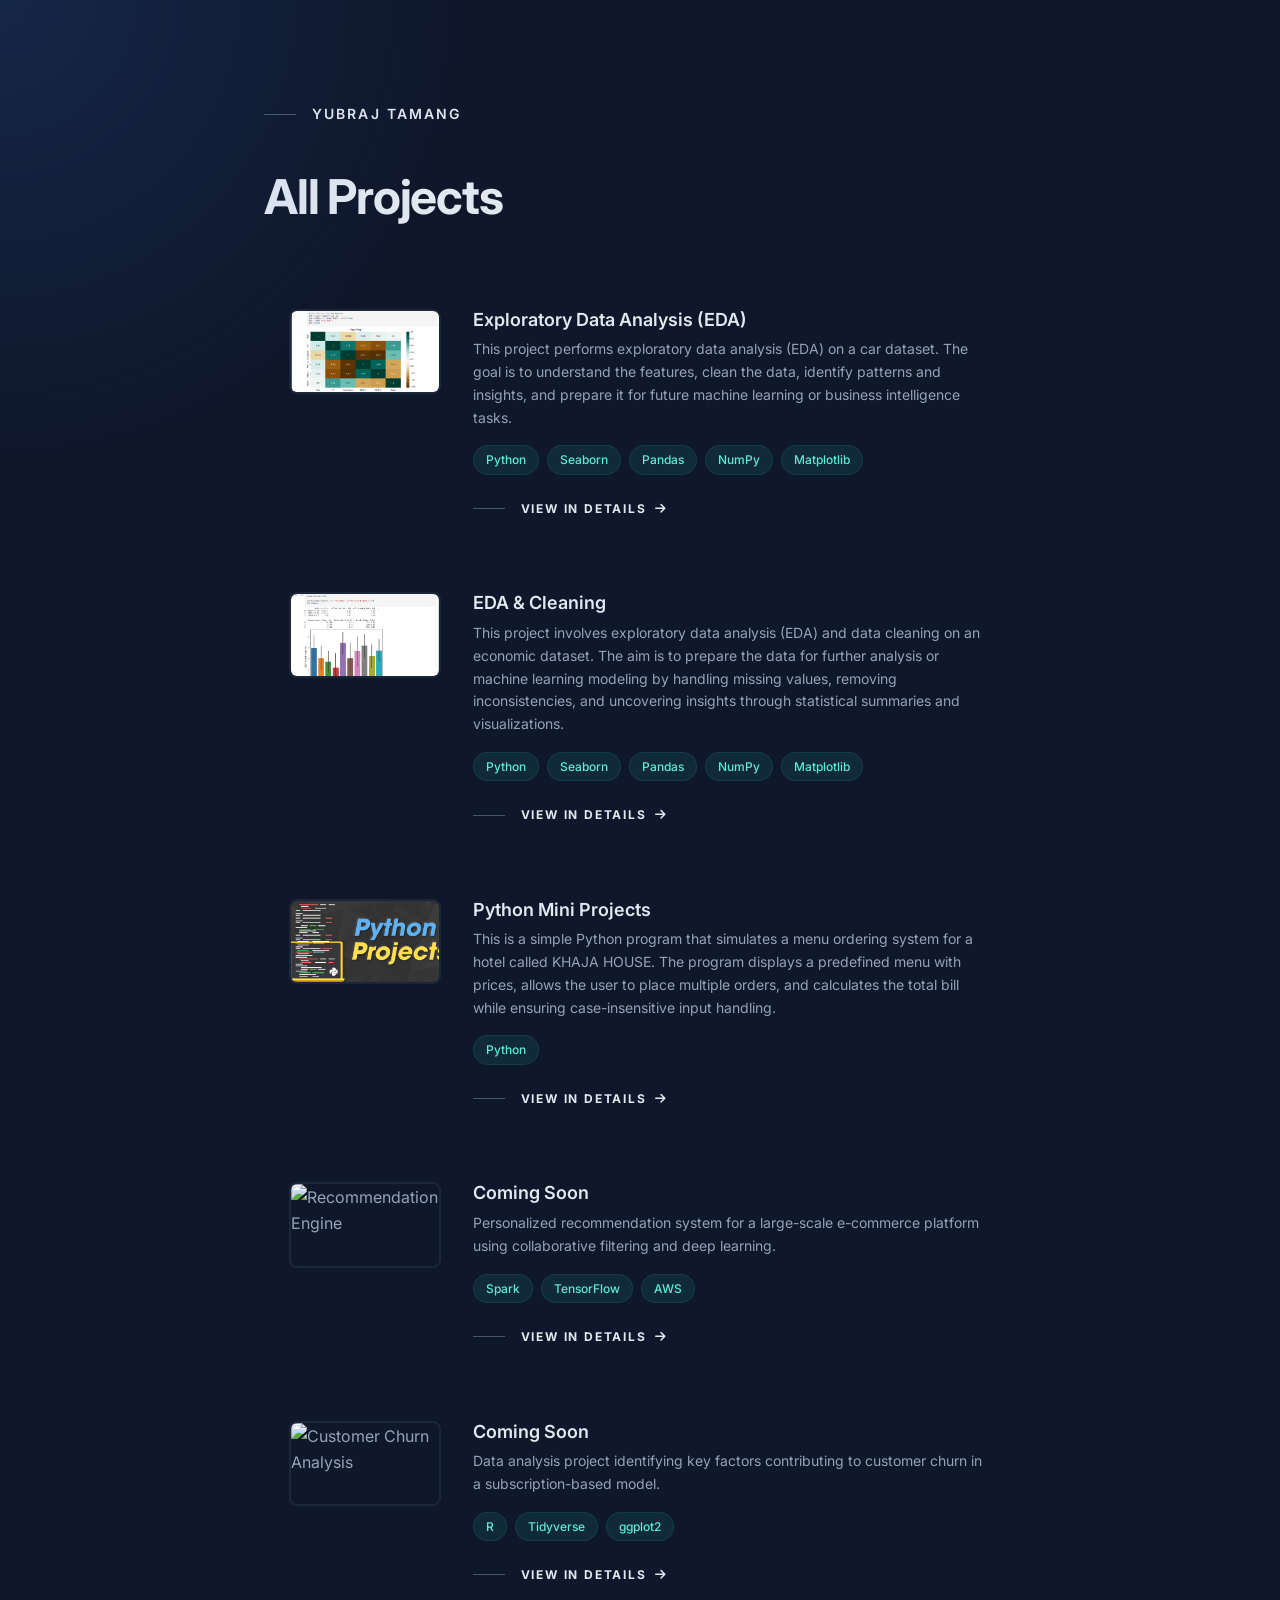
==== assets/projects/projects.html @ f343b9d6 "first push" ====
<!DOCTYPE html>
<html lang="en">

<head>
    <meta charset="UTF-8">
    <meta name="viewport" content="width=device-width, initial-scale=1.0">
    <title>Projects Archive</title>
    <meta name="description"
        content="A comprehensive showcase of data science, machine learning, and analytical projects completed by Yubraj Tamang.">
    <meta name="keywords"
        content="Data Science Projects, Machine Learning, Portfolio, Yubraj Tamang, Data Analysis, Prediction Models">

    <!-- Open Graph / Facebook -->
    <meta property="og:type" content="website">
    <meta property="og:url" content="https://tamangyubraj.com.np/assets/projects/projects.html">
    <meta property="og:title" content="Projects Archive Yubraj Tamang">
    <meta property="og:description"
        content="Discover the full project history and technical expertise of Yubraj Tamang in data science and beyond.">
    <meta property="og:image" content="https://tamangyubraj.com.np/assets/images/og-projects.jpg">

    <!-- Twitter -->
    <meta property="twitter:card" content="summary_large_image">
    <meta property="twitter:url" content="https://tamangyubraj.com.np/assets/projects/projects.html">
    <meta property="twitter:title" content="Projects Archive Yubraj Tamang">
    <meta property="twitter:description"
        content="Discover the full project history and technical expertise of Yubraj Tamang in data science and beyond.">
    <meta property="twitter:image" content="https://tamangyubraj.com.np/assets/images/og-projects.jpg">

    <!-- Canonical Link -->
    <link rel="canonical" href="https://tamangyubraj.com.np/assets/projects/projects.html">

    <link rel="preconnect" href="https://fonts.googleapis.com">
    <link rel="preconnect" href="https://fonts.gstatic.com" crossorigin>
    <link href="https://fonts.googleapis.com/css2?family=Inter:wght@400;500;600;700&display=swap" rel="stylesheet">
    <link rel="stylesheet" href="https://cdnjs.cloudflare.com/ajax/libs/font-awesome/6.5.1/css/all.min.css">
    <link rel="stylesheet" href="../css/style.css">
    <style>
        .archive-container {
            max-width: 800px;
            margin: 0 auto;
            padding: 6rem 1.5rem;
        }

        .back-link {
            display: inline-flex;
            align-items: center;
            color: var(--slate-200);
            text-decoration: none;
            font-weight: 600;
            font-size: 0.875rem;
            text-transform: uppercase;
            letter-spacing: 0.15em;
            margin-bottom: 2rem;
            transition: all 0.3s ease;
        }

        .back-link .nav-indicator {
            width: 2rem;
            height: 1px;
            background-color: var(--slate-600);
            margin-right: 1rem;
            transition: all 0.3s ease;
        }

        .back-link:hover .nav-indicator {
            width: 4rem;
            background-color: var(--slate-200);
        }

        h1.archive-title {
            font-size: 3rem;
            font-weight: 700;
            color: var(--slate-200);
            margin-bottom: 3rem;
            letter-spacing: -0.025em;
        }

        /* Adjusting cards for the focused archive view */
        .card-list {
            display: flex;
            flex-direction: column;
            gap: 1rem;
        }

        .card {
            background-color: transparent;
        }

        .card:hover {
            background-color: rgba(30, 41, 59, 0.4);
        }

        @media (max-width: 768px) {
            .archive-title {
                font-size: 2rem;
            }
        }
    </style>
</head>

<body class="bg-slate-900 leading-relaxed text-slate-400 antialiased selection:bg-teal-300 selection:text-teal-900">
    <!-- Interactive Background Spotlight -->
    <div id="spotlight"></div>

    <div class="archive-container">
        <!-- Back to Home Link -->
        <a href="../../index.html#projects" class="back-link">
            <span class="nav-indicator"></span>
            <span>Yubraj Tamang</span>
        </a>

        <!-- Header -->
        <header>
            <h1 class="archive-title">All Projects</h1>
        </header>

        <!-- Projects Grid -->
        <ul class="card-list">
            <!-- Project 1: Interactive Data Dashboard -->
            <!-- Card 1 -->
                        <li>
                            <div class="card project-card">
                                <img alt="Real Estate Price Prediction"
                                    src="../images/heamap_corr.png">
                                <div class="card-body">
                                    <h3 class="card-title">
                                        <a href="#" target="_blank" rel="noreferrer noopener"
                                            aria-label="Real Estate Price Prediction (opens in a new tab)">
                                            <span>Exploratory Data Analysis (EDA)</span>
                                        </a>
                                    </h3>
                                    <p class="card-description">This project performs exploratory data analysis (EDA) on a car dataset. The goal is to understand the features, clean the data, identify patterns and insights, and prepare it for future machine learning or business intelligence tasks.</p>
                                    <ul class="tag-list" aria-label="Technologies used">
                                        <li class="tag">Python</li>
                                        <li class="tag">Seaborn</li>
                                        <li class="tag">Pandas</li>
                                        <li class="tag">NumPy</li>
                                        <li class="tag">Matplotlib</li>
                                    </ul>
                                    <a href="https://github.com/Yubraj-Tamang/car_dataset_explonary-_data_ansysis" target="_blank" rel="noreferrer noopener"
                                        class="btn-details">
                                        <span class="nav-indicator"></span>
                                        <span>View in Details</span>
                                        <i class="fa-solid fa-arrow-right"></i>
                                    </a>
                                </div>
                            </div>
                        </li>
                        <!-- Card 2 -->
                        <li>
                            <div class="card project-card">
                                <img alt="Sentiment Analysis Tool"
                                    src="../images/barplot.png">
                                <div class="card-body">
                                    <h3 class="card-title">
                                        <a href="#" target="_blank" rel="noreferrer noopener"
                                            aria-label="Sentiment Analysis Tool (opens in a new tab)">
                                            <span>EDA & Cleaning</span>
                                        </a>
                                    </h3>
                                    <p class="card-description">This project involves exploratory data analysis (EDA) and data cleaning on an economic dataset. The aim is to prepare the data for further analysis or machine learning modeling by handling missing values, removing inconsistencies, and uncovering insights through statistical summaries and visualizations.

</p>
                                    <ul class="tag-list" aria-label="Technologies used">
                                      <li class="tag">Python</li>
                                        <li class="tag">Seaborn</li>
                                        <li class="tag">Pandas</li>
                                        <li class="tag">NumPy</li>
                                        <li class="tag">Matplotlib</li>
                                    </ul>
                                    <a href="https://github.com/Yubraj-Tamang/economic_Dataset_EDA-_Cleaning" target="_blank" rel="noreferrer noopener"
                                        class="btn-details">
                                        <span class="nav-indicator"></span>
                                        <span>View in Details</span>
                                        <i class="fa-solid fa-arrow-right"></i>
                                    </a>
                                </div>
                            </div>
                        </li>
                        <!-- Card 3 -->
                        <li>
                            <div class="card project-card">
                                <img alt="E-commerce Recommendation System"
                                    src="../images/PythonProjects11.png">
                                <div class="card-body">
                                    <h3 class="card-title">
                                        <a href="#" target="_blank" rel="noreferrer noopener"
                                            aria-label="E-commerce Recommendation System (opens in a new tab)">
                                            <span>Python Mini Projects</span>
                                        </a>
                                    </h3>
                                    <p class="card-description">This is a simple Python program that simulates a menu ordering system for a hotel called KHAJA HOUSE. The program displays a predefined menu with prices, allows the user to place multiple orders, and calculates the total bill while ensuring case-insensitive input handling.</p>
                                    <ul class="tag-list" aria-label="Technologies used">
                                        <li class="tag">Python</li>
                                    </ul>
                                    <a href="https://github.com/Yubraj-Tamang/python_mini_project" target="_blank" rel="noreferrer noopener"
                                        class="btn-details">
                                        <span class="nav-indicator"></span>
                                        <span>View in Details</span>
                                        <i class="fa-solid fa-arrow-right"></i>
                                    </a>
                                </div>
                            </div>
                        </li>
            <!-- Project 4: Recommendation Engine -->
            <li>
                <div class="card project-card">
                    <img alt="Recommendation Engine"
                        src="https://images.unsplash.com/photo-1460925895917-afdab827c52f?auto=format&fit=crop&q=80&w=640">
                    <div class="card-body">
                        <h3 class="card-title">
                            <a href="#" target="_blank" rel="noreferrer noopener">
                                <span>Coming Soon</span>
                            </a>
                        </h3>
                        <p class="card-description">Personalized recommendation system for a large-scale e-commerce
                            platform using collaborative filtering and deep learning.</p>
                        <ul class="tag-list">
                            <li class="tag">Spark</li>
                            <li class="tag">TensorFlow</li>
                            <li class="tag">AWS</li>
                        </ul>
                        <a href="https://github.com/yubraj-tamang" target="_blank" rel="noreferrer noopener"
                            class="btn-details">
                            <span class="nav-indicator"></span>
                            <span>View in Details</span>
                            <i class="fa-solid fa-arrow-right"></i>
                        </a>
                    </div>
                </div>
            </li>
            <!-- Project 6: Customer Churn Analysis -->
            <li>
                <div class="card project-card">
                    <img alt="Customer Churn Analysis"
                        src="https://images.unsplash.com/photo-1552664730-d307ca884978?auto=format&fit=crop&q=80&w=640">
                    <div class="card-body">
                        <h3 class="card-title">
                            <a href="#" target="_blank" rel="noreferrer noopener">
                                <span>Coming Soon</span>
                            </a>
                        </h3>
                        <p class="card-description">Data analysis project identifying key factors contributing to
                            customer churn in a subscription-based model.</p>
                        <ul class="tag-list">
                            <li class="tag">R</li>
                            <li class="tag">Tidyverse</li>
                            <li class="tag">ggplot2</li>
                        </ul>
                        <a href="https://github.com/yubraj-tamang" target="_blank" rel="noreferrer noopener"
                            class="btn-details">
                            <span class="nav-indicator"></span>
                            <span>View in Details</span>
                            <i class="fa-solid fa-arrow-right"></i>
                        </a>
                    </div>
                </div>
            </li>
        </ul>
    </div>

    <script src="../scripts/script.js"></script>
</body>

</html>
---- assets/css/style.css ----
/*--------------------------------------------------------------------------
  1. CSS Variables
--------------------------------------------------------------------------*/
:root {
  --slate-50: #f8fafc;
  --slate-100: #f1f5f9;
  --slate-200: #e2e8f0;
  --slate-300: #cbd5e1;
  --slate-400: #94a3b8;
  --slate-500: #64748b;
  --slate-600: #475569;
  --slate-700: #334155;
  --slate-800: #1e293b;
  --slate-900: #0f172a;
  
  --teal-300: #5eead4;
  --teal-400: #2dd4bf;
  --teal-900: #134e4a;
  
  --blue-500: #3b82f6;
  --purple-500: #a855f7;
}

/*--------------------------------------------------------------------------
  2. Reset & Base Styles
--------------------------------------------------------------------------*/
* {
  margin: 0;
  padding: 0;
  box-sizing: border-box;
}

html {
  scroll-behavior: smooth;
}

body {
  font-family: 'Inter', sans-serif;
  background-color: var(--slate-900);
  color: var(--slate-400);
  line-height: 1.625;
  -webkit-font-smoothing: antialiased;
  overflow-x: hidden;
}

/* Spotlight Background */
#spotlight {
  background: radial-gradient(600px at var(--x, 0px) var(--y, 0px), rgba(59, 130, 246, 0.15), transparent 80%);
  pointer-events: none;
  position: fixed;
  inset: 0;
  z-index: 30;
  transition: opacity 1s ease; /* Smoother opacity transition */
}

@media (max-width: 1023px) {
  #spotlight {
    display: none;
  }
}

/* Layout */
.mx-auto { margin-left: auto; margin-right: auto; }
.max-w-screen-xl { max-width: 1280px; }
.min-h-screen { min-height: 100vh; }
.px-6 { padding-left: 1.5rem; padding-right: 1.5rem; }
.py-12 { padding-top: 3rem; padding-bottom: 3rem; }

@media (min-width: 768px) {
  .md\:px-12 { padding-left: 3rem; padding-right: 3rem; }
  .md\:py-20 { padding-top: 5rem; padding-bottom: 5rem; }
}

@media (min-width: 1024px) {
  .lg\:px-24 { padding-left: 6rem; padding-right: 6rem; }
  .lg\:py-0 { padding-top: 0; padding-bottom: 0; }
  .lg\:flex { display: flex; }
  .lg\:justify-between { justify-content: space-between; }
  .lg\:gap-4 { gap: 1rem; }
  
  header.lg\:sticky {
    position: sticky;
    top: 0;
    display: flex;
    flex-direction: column;
    justify-content: space-between;
    height: 100vh;
    padding-top: 6rem;
    padding-bottom: 6rem;
    width: 40%;
  }

  main {
    width: 50%;
    padding-top: 6rem;
    padding-bottom: 6rem;
  }
}

/*--------------------------------------------------------------------------
  3. Header & Navigation
--------------------------------------------------------------------------*/
h1 { 
  font-size: 3rem; 
  font-weight: 700; 
  letter-spacing: -0.025em; 
  margin-bottom: 0.5rem; 
}

h1 a {
  color: #ffffff;
  text-decoration: none;
}

h2 { color: var(--slate-200); font-size: 1.25rem; font-weight: 500; margin-top: 0.5rem; }
header p { max-width: 320px; margin-top: 1.5rem; color: var(--slate-400); }

.nav ul { list-style: none; margin-top: 4rem; }
.nav li { margin-bottom: 0.5rem; }
.nav a { display: flex; align-items: center; padding: 0.5rem 0; color: var(--slate-500); text-transform: uppercase; font-size: 0.75rem; font-weight: 700; letter-spacing: 0.15em; text-decoration: none; transition: all 0.3s ease; }
.nav-indicator { width: 2rem; height: 1px; background-color: var(--slate-600); margin-right: 1rem; transition: all 0.3s ease; }

.nav a:hover .nav-indicator, .nav a.active .nav-indicator,
.inline-link:hover .nav-indicator,
.back-link:hover .nav-indicator,
.btn-details:hover .nav-indicator,
.submit-btn:hover .nav-indicator { width: 4rem; background-color: var(--slate-200); }

/*--------------------------------------------------------------------------
  4. Social Links
--------------------------------------------------------------------------*/
.social-links { 
  list-style: none; 
  display: flex; 
  align-items: center; 
  margin-top: 2rem; 
  padding-left: 0.25rem; 
}

.social-links li { margin-right: 1.5rem; }

.social-links a { 
  color: var(--slate-400); 
  font-size: 1.5rem; 
  transition: all 0.3s ease; 
}

.social-links a:hover { 
  color: var(--slate-200); 
  transform: translateY(-3px); 
}

/*--------------------------------------------------------------------------
  5. Content Sections
--------------------------------------------------------------------------*/
section { margin-bottom: 6rem; scroll-margin-top: 4rem; }
@media (min-width: 1024px) {
  section { margin-bottom: 12rem; scroll-margin-top: 6rem; }
}

.sticky-section-title {
  position: sticky;
  top: 0;
  z-index: 20;
  margin-left: -1.5rem;
  margin-right: -1.5rem;
  margin-bottom: 1.5rem;
  width: calc(100% + 3rem);
  background-color: rgba(15, 23, 42, 0.8);
  padding: 1.25rem 1.5rem;
  backdrop-filter: blur(12px);
  border-bottom: 1px solid rgba(148, 163, 184, 0.1);
}

@media (min-width: 768px) {
  .sticky-section-title {
    margin-left: -3rem;
    margin-right: -3rem;
    width: calc(100% + 6rem);
    padding-left: 3rem;
    padding-right: 3rem;
  }
}

@media (min-width: 1024px) {
  .sticky-section-title {
    display: none;
  }
}

.sticky-section-title h2 {
  font-size: 0.75rem;
  font-weight: 700;
  text-transform: uppercase;
  letter-spacing: 0.15em;
  color: var(--slate-200);
  margin-top: 0;
}

/*--------------------------------------------------------------------------
  6. Cards (Experience & Projects)
--------------------------------------------------------------------------*/
.card-list { list-style: none; }
.card {
  position: relative;
  display: grid;
  gap: 1rem;
  padding: 1.5rem;
  margin-bottom: 0.5rem;
  transition: all 0.4s cubic-bezier(0.175, 0.885, 0.32, 1.275);
  border-radius: 0.75rem;
  border: 1px solid transparent;
}

@media (min-width: 640px) {
  .card { grid-template-columns: repeat(8, 1fr); gap: 2rem; }
}

.card:hover {
  background-color: rgba(30, 41, 59, 0.4);
  border-color: rgba(148, 163, 184, 0.1);
  box-shadow: 0 10px 30px -15px rgba(2, 6, 23, 0.7);
  transform: translateY(-4px); /* Smoother vertical lift */
}

.card-header {
  z-index: 10;
  margin-top: 0.25rem;
  font-size: 0.75rem;
  font-weight: 600;
  text-transform: uppercase;
  letter-spacing: 0.1em;
  color: var(--slate-500);
      width: 168px;
}
@media (min-width: 640px) { .card-header { grid-column: span 2; } }

.card-body { z-index: 10; }
@media (min-width: 640px) { .card-body { grid-column: span 6; } }

.card-title {
  font-size: 1.125rem;
  font-weight: 600;
  line-height: 1.2;
  color: var(--slate-200);
  margin-bottom: 0.5rem;
}

.card-title a { color: inherit; text-decoration: none; display: inline-flex; align-items: center; }
.card-title a i { font-size: 0.875rem; margin-left: 0.5rem; transition: transform 0.3s ease; }
.card:hover .card-title { color: var(--teal-300); }
.card:hover .card-title i { transform: translate(3px, -3px); }

.card-description { font-size: 0.875rem; color: var(--slate-400); margin-bottom: 1rem; }

.tag-list { display: flex; flex-wrap: wrap; list-style: none; gap: 0.5rem; }
.tag {
  border-radius: 9999px;
  background-color: rgba(45, 212, 191, 0.1);
  padding: 0.25rem 0.75rem;
  font-size: 0.75rem;
  font-weight: 500;
  color: var(--teal-300);
  border: 1px solid rgba(45, 212, 191, 0.1);
  transition: all 0.3s ease;
}
.card:hover .tag { background-color: rgba(45, 212, 191, 0.2); border-color: rgba(45, 212, 191, 0.2); }

/* Project Card Specifics */
.project-card img {
  grid-column: span 2;
  width: 100%;
  border-radius: 0.5rem;
  border: 2px solid rgba(148, 163, 184, 0.1);
  transition: all 0.4s ease;
  object-fit: cover;
  aspect-ratio: 16/9;
}
.card:hover .project-card img { border-color: rgba(148, 163, 184, 0.3); }

/*--------------------------------------------------------------------------
  7. Contact Section & Form
--------------------------------------------------------------------------*/
.contact-content { max-width: 600px; }
.contact-content p { color: var(--slate-400); margin-bottom: 2rem; }

.contact-form {
  display: flex;
  flex-direction: column;
  gap: 1.5rem;
}

.form-group { position: relative; }

.contact-form input,
.contact-form textarea {
  width: 100%;
  padding: 1rem 1.25rem;
  background-color: rgba(30, 41, 59, 0.5);
  border: 1px solid rgba(148, 163, 184, 0.1);
  border-radius: 0.5rem;
  color: var(--slate-200);
  font-family: inherit;
  font-size: 0.875rem;
  transition: all 0.3s ease;
  outline: none;
}

.contact-form input:focus,
.contact-form textarea:focus {
  border-color: var(--teal-300);
  background-color: rgba(30, 41, 59, 0.8);
  box-shadow: 0 0 0 4px rgba(45, 212, 191, 0.1);
}

.submit-btn {
  display: inline-flex;
  align-items: center;
  justify-content: center;
  gap: 0.75rem;
  padding: 1rem 2rem;
  background: #ffffff;
  color: var(--slate-900);
  font-weight: 700;
  text-transform: uppercase;
  letter-spacing: 0.1em;
  border: none;
  border-radius: 0.5rem;
  cursor: pointer;
  transition: all 0.4s cubic-bezier(0.4, 0, 0.2, 1);
  width: fit-content;
  position: relative;
  z-index: 1;
  overflow: hidden;
}

.submit-btn::before {
  content: '';
  position: absolute;
  top: 0;
  left: 0;
  width: 0;
  height: 100%;
  background-color: var(--teal-300);
  transition: width 0.4s cubic-bezier(0.4, 0, 0.2, 1);
  z-index: -1;
}

.submit-btn .nav-indicator {
  background-color: var(--slate-900);
  margin-right: 0.5rem;
}

.submit-btn:hover::before {
  width: 100%;
}

.submit-btn:hover .nav-indicator {
  background-color: var(--slate-900) !important;
}

.submit-btn:hover {
  transform: translateY(-4px);
  box-shadow: 0 10px 20px -10px rgba(45, 212, 191, 0.5);
}

.submit-btn:active { transform: translateY(0); }

/*--------------------------------------------------------------------------
  8. Footer
--------------------------------------------------------------------------*/
footer { padding-top: 4rem; padding-bottom: 4rem; border-top: 1px solid rgba(148, 163, 184, 0.1); margin-top: 4rem; }
footer p { font-size: 0.875rem; line-height: 1.6; color: var(--slate-500); max-width: 400px; }
footer a { color: var(--slate-300); text-decoration: none; border-bottom: 1px solid transparent; transition: all 0.3s ease; }
footer a:hover { color: var(--teal-300); border-bottom-color: var(--teal-300); }

section {
  opacity: 0;
  transform: translateY(20px);
  transition: all 1s cubic-bezier(0.4, 0, 0.2, 1); /* Much smoother transition */
}

section.revealed {
  opacity: 1;
  transform: translateY(0);
}

.card {
  opacity: 0;
  transform: translateY(30px);
  transition: all 0.8s cubic-bezier(0.175, 0.885, 0.32, 1.275);
}

.card.revealed {
  opacity: 1;
  transform: translateY(0);
}

/*--------------------------------------------------------------------------
  10. Custom Utilities
--------------------------------------------------------------------------*/
.sr-only {
  position: absolute;
  width: 1px;
  height: 1px;
  padding: 0;
  margin: -1px;
  overflow: hidden;
  clip: rect(0, 0, 0, 0);
  white-space: nowrap;
  border-width: 0;
}

.mb-4 { margin-bottom: 1rem; }
.mb-8 { margin-bottom: 2rem; }
.mt-8 { margin-top: 2rem; }

.inline-link {
  display: inline-flex;
  align-items: center;
  color: var(--slate-200);
  font-weight: 600;
  text-decoration: none;
  font-size: 0.875rem;
  text-transform: uppercase;
  letter-spacing: 0.15em;
  transition: all 0.3s ease;
}

.inline-link:hover {
  color: var(--slate-200);
}

.inline-link .nav-indicator {
  width: 2rem;
  height: 1px;
  background-color: var(--slate-600);
  margin-right: 1rem;
  transition: all 0.3s ease;
}

.inline-link i {
  font-size: 0.75rem;
  margin-left: 0.5rem;
  transition: transform 0.3s ease;
}

.inline-link:hover i {
  transform: translateX(4px);
}

.btn-details {
  display: inline-flex;
  align-items: center;
  margin-top: 1.5rem;
  color: var(--slate-200);
  font-size: 0.75rem;
  font-weight: 700;
  text-transform: uppercase;
  letter-spacing: 0.15em;
  text-decoration: none;
  transition: all 0.3s ease;
  width: fit-content;
  position: relative;
  z-index: 20;
}

.btn-details:hover {
  color: var(--slate-200);
  transform: none;
  box-shadow: none;
}

.btn-details .nav-indicator {
  width: 2rem;
  height: 1px;
  background-color: var(--slate-600);
  margin-right: 1rem;
  transition: all 0.3s ease;
}

.btn-details i {
  font-size: 0.75rem;
  margin-left: 0.5rem;
  transition: transform 0.3s ease;
}

.btn-details:hover i {
  transform: translateX(4px);
}

::selection {
  background-color: var(--teal-300);
  color: var(--teal-900);
}
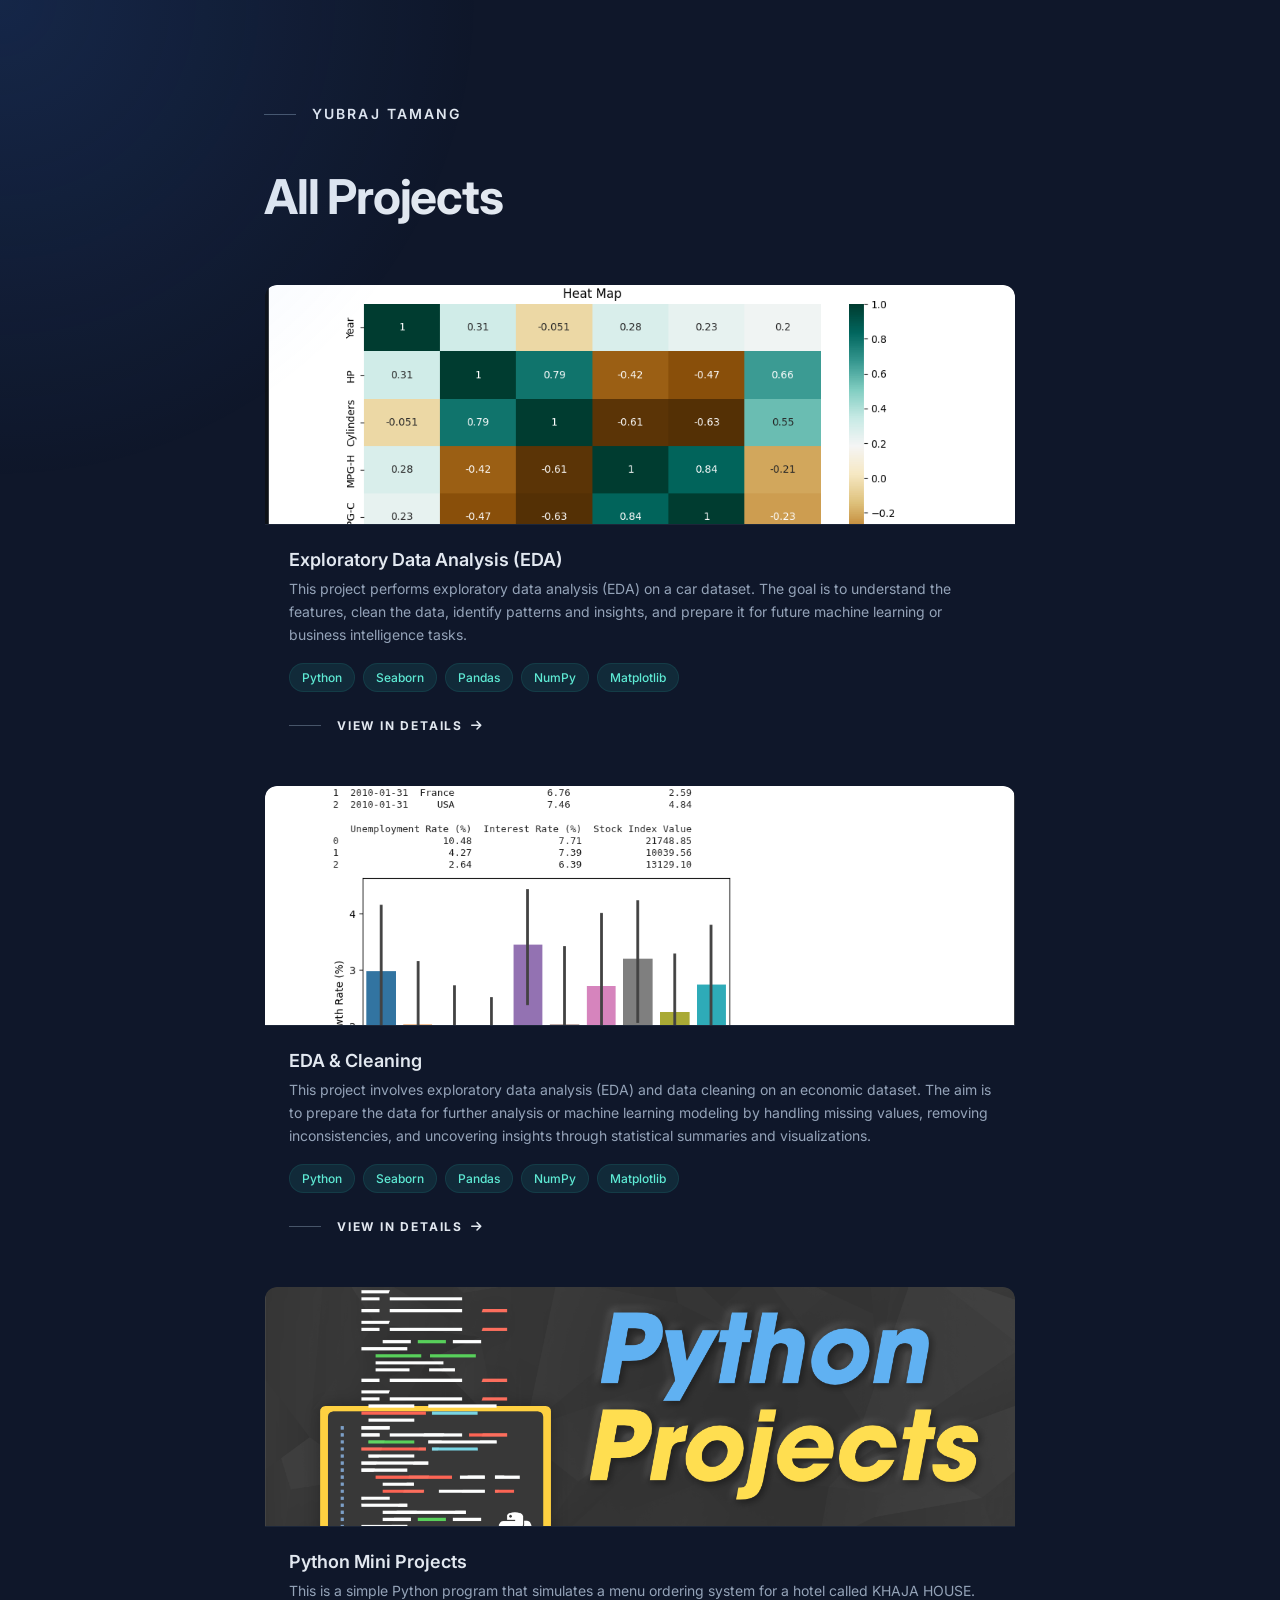
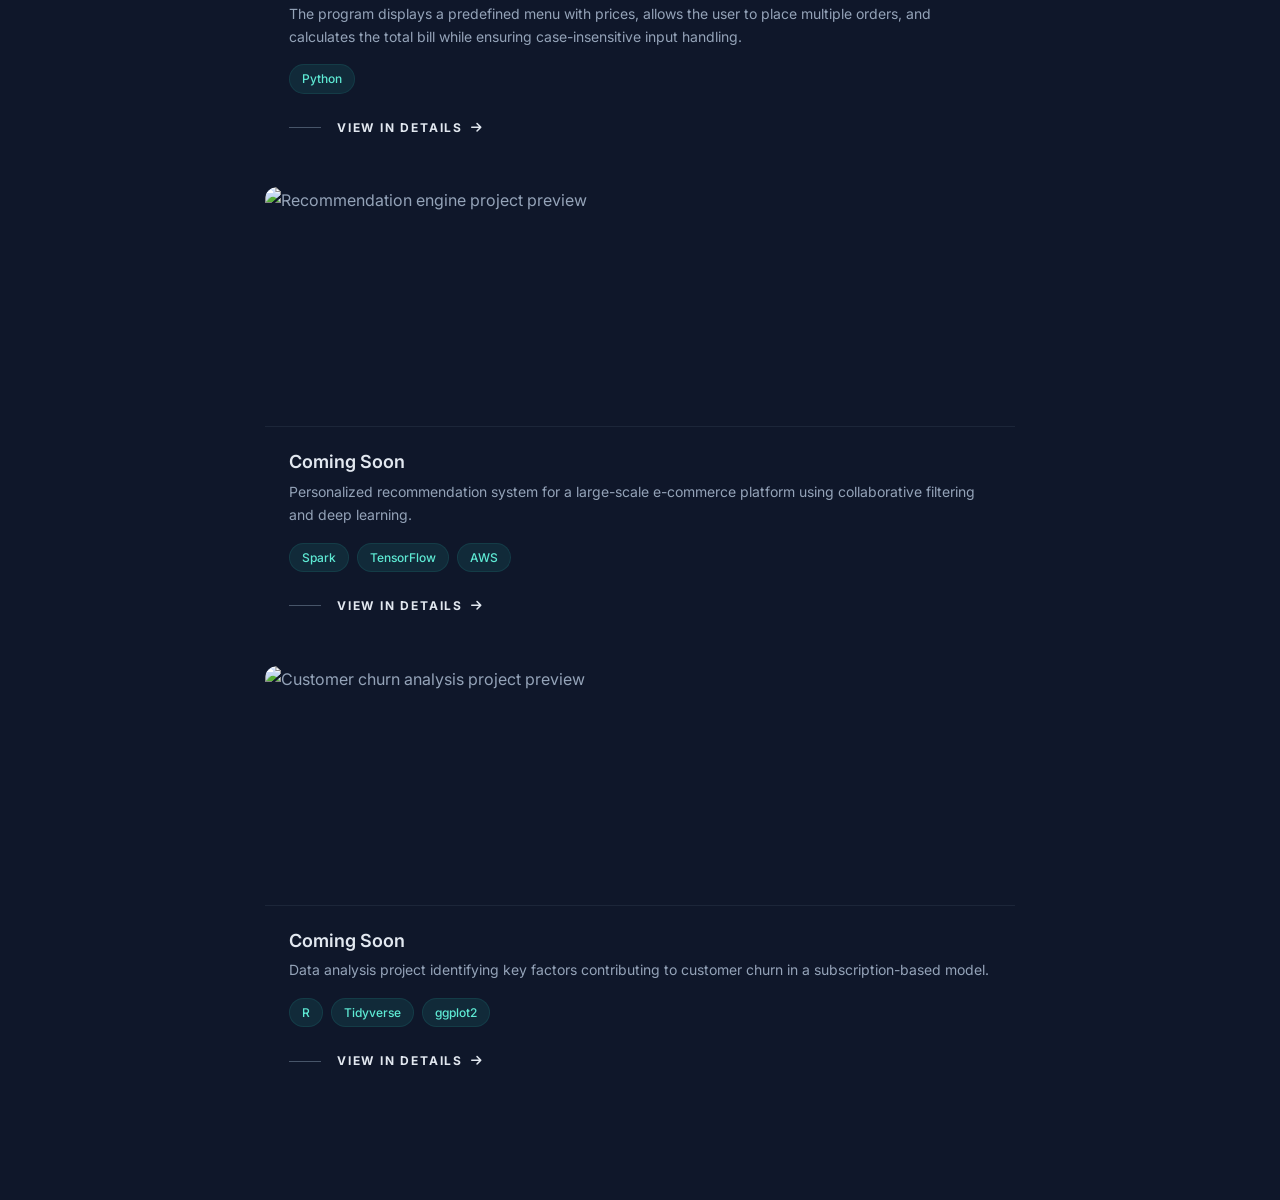
==== commit 0bca8c8c: "correction on contents" ====
--- a/assets/projects/projects.html
+++ b/assets/projects/projects.html
@@ -4,36 +4,43 @@
 <head>
     <meta charset="UTF-8">
     <meta name="viewport" content="width=device-width, initial-scale=1.0">
-    <title>Projects Archive</title>
+    <meta name="robots" content="index, follow">
+    <title>Projects Archive — Yubraj Tamang Portfolio</title>
     <meta name="description"
         content="A comprehensive showcase of data science, machine learning, and analytical projects completed by Yubraj Tamang.">
     <meta name="keywords"
-        content="Data Science Projects, Machine Learning, Portfolio, Yubraj Tamang, Data Analysis, Prediction Models">
+        content="Data Science Projects, Machine Learning, Portfolio, Yubraj Tamang, Data Engineering, Prediction Models">
+    <meta name="author" content="Yubraj Tamang">
 
     <!-- Open Graph / Facebook -->
     <meta property="og:type" content="website">
     <meta property="og:url" content="https://tamangyubraj.com.np/assets/projects/projects.html">
-    <meta property="og:title" content="Projects Archive Yubraj Tamang">
+    <meta property="og:title" content="Projects Archive — Yubraj Tamang Portfolio">
     <meta property="og:description"
         content="Discover the full project history and technical expertise of Yubraj Tamang in data science and beyond.">
     <meta property="og:image" content="https://tamangyubraj.com.np/assets/images/og-projects.jpg">
 
     <!-- Twitter -->
-    <meta property="twitter:card" content="summary_large_image">
-    <meta property="twitter:url" content="https://tamangyubraj.com.np/assets/projects/projects.html">
-    <meta property="twitter:title" content="Projects Archive Yubraj Tamang">
-    <meta property="twitter:description"
+    <meta name="twitter:card" content="summary_large_image">
+    <meta name="twitter:url" content="https://tamangyubraj.com.np/assets/projects/projects.html">
+    <meta name="twitter:title" content="Projects Archive — Yubraj Tamang Portfolio">
+    <meta name="twitter:description"
         content="Discover the full project history and technical expertise of Yubraj Tamang in data science and beyond.">
-    <meta property="twitter:image" content="https://tamangyubraj.com.np/assets/images/og-projects.jpg">
+    <meta name="twitter:image" content="https://tamangyubraj.com.np/assets/images/og-projects.jpg">
 
     <!-- Canonical Link -->
     <link rel="canonical" href="https://tamangyubraj.com.np/assets/projects/projects.html">
 
+    <!-- Fonts & Styles -->
     <link rel="preconnect" href="https://fonts.googleapis.com">
     <link rel="preconnect" href="https://fonts.gstatic.com" crossorigin>
     <link href="https://fonts.googleapis.com/css2?family=Inter:wght@400;500;600;700&display=swap" rel="stylesheet">
-    <link rel="stylesheet" href="https://cdnjs.cloudflare.com/ajax/libs/font-awesome/6.5.1/css/all.min.css">
+    <link rel="stylesheet" href="https://cdnjs.cloudflare.com/ajax/libs/font-awesome/6.5.1/css/all.min.css"
+        integrity="sha512-DTOQO9RWCH3ppGqcWaEA1BIZOC6xxalwEsw9c2QQeAIftl+Vegovlnee1c9QX4TctnWMn13TZye+giMm8e2LwA=="
+        crossorigin="anonymous" referrerpolicy="no-referrer">
     <link rel="stylesheet" href="../css/style.css">
+
+    <!-- Page-specific Styles -->
     <style>
         .archive-container {
             max-width: 800px;
@@ -75,7 +82,6 @@
             letter-spacing: -0.025em;
         }
 
-        /* Adjusting cards for the focused archive view */
         .card-list {
             display: flex;
             flex-direction: column;
@@ -91,20 +97,20 @@
         }
 
         @media (max-width: 768px) {
-            .archive-title {
+            h1.archive-title {
                 font-size: 2rem;
             }
         }
     </style>
 </head>
 
-<body class="bg-slate-900 leading-relaxed text-slate-400 antialiased selection:bg-teal-300 selection:text-teal-900">
+<body>
     <!-- Interactive Background Spotlight -->
     <div id="spotlight"></div>
 
     <div class="archive-container">
         <!-- Back to Home Link -->
-        <a href="../../index.html#projects" class="back-link">
+        <a href="../../index.html#projects" class="back-link" aria-label="Back to Yubraj Tamang portfolio">
             <span class="nav-indicator"></span>
             <span>Yubraj Tamang</span>
         </a>
@@ -114,141 +120,151 @@
             <h1 class="archive-title">All Projects</h1>
         </header>
 
-        <!-- Projects Grid -->
+        <!-- Projects List -->
         <ul class="card-list">
-            <!-- Project 1: Interactive Data Dashboard -->
-            <!-- Card 1 -->
-                        <li>
-                            <div class="card project-card">
-                                <img alt="Real Estate Price Prediction"
-                                    src="../images/heamap_corr.png">
-                                <div class="card-body">
-                                    <h3 class="card-title">
-                                        <a href="#" target="_blank" rel="noreferrer noopener"
-                                            aria-label="Real Estate Price Prediction (opens in a new tab)">
-                                            <span>Exploratory Data Analysis (EDA)</span>
-                                        </a>
-                                    </h3>
-                                    <p class="card-description">This project performs exploratory data analysis (EDA) on a car dataset. The goal is to understand the features, clean the data, identify patterns and insights, and prepare it for future machine learning or business intelligence tasks.</p>
-                                    <ul class="tag-list" aria-label="Technologies used">
-                                        <li class="tag">Python</li>
-                                        <li class="tag">Seaborn</li>
-                                        <li class="tag">Pandas</li>
-                                        <li class="tag">NumPy</li>
-                                        <li class="tag">Matplotlib</li>
-                                    </ul>
-                                    <a href="https://github.com/Yubraj-Tamang/car_dataset_explonary-_data_ansysis" target="_blank" rel="noreferrer noopener"
-                                        class="btn-details">
-                                        <span class="nav-indicator"></span>
-                                        <span>View in Details</span>
-                                        <i class="fa-solid fa-arrow-right"></i>
-                                    </a>
-                                </div>
-                            </div>
-                        </li>
-                        <!-- Card 2 -->
-                        <li>
-                            <div class="card project-card">
-                                <img alt="Sentiment Analysis Tool"
-                                    src="../images/barplot.png">
-                                <div class="card-body">
-                                    <h3 class="card-title">
-                                        <a href="#" target="_blank" rel="noreferrer noopener"
-                                            aria-label="Sentiment Analysis Tool (opens in a new tab)">
-                                            <span>EDA & Cleaning</span>
-                                        </a>
-                                    </h3>
-                                    <p class="card-description">This project involves exploratory data analysis (EDA) and data cleaning on an economic dataset. The aim is to prepare the data for further analysis or machine learning modeling by handling missing values, removing inconsistencies, and uncovering insights through statistical summaries and visualizations.
-
-</p>
-                                    <ul class="tag-list" aria-label="Technologies used">
-                                      <li class="tag">Python</li>
-                                        <li class="tag">Seaborn</li>
-                                        <li class="tag">Pandas</li>
-                                        <li class="tag">NumPy</li>
-                                        <li class="tag">Matplotlib</li>
-                                    </ul>
-                                    <a href="https://github.com/Yubraj-Tamang/economic_Dataset_EDA-_Cleaning" target="_blank" rel="noreferrer noopener"
-                                        class="btn-details">
-                                        <span class="nav-indicator"></span>
-                                        <span>View in Details</span>
-                                        <i class="fa-solid fa-arrow-right"></i>
-                                    </a>
-                                </div>
-                            </div>
-                        </li>
-                        <!-- Card 3 -->
-                        <li>
-                            <div class="card project-card">
-                                <img alt="E-commerce Recommendation System"
-                                    src="../images/PythonProjects11.png">
-                                <div class="card-body">
-                                    <h3 class="card-title">
-                                        <a href="#" target="_blank" rel="noreferrer noopener"
-                                            aria-label="E-commerce Recommendation System (opens in a new tab)">
-                                            <span>Python Mini Projects</span>
-                                        </a>
-                                    </h3>
-                                    <p class="card-description">This is a simple Python program that simulates a menu ordering system for a hotel called KHAJA HOUSE. The program displays a predefined menu with prices, allows the user to place multiple orders, and calculates the total bill while ensuring case-insensitive input handling.</p>
-                                    <ul class="tag-list" aria-label="Technologies used">
-                                        <li class="tag">Python</li>
-                                    </ul>
-                                    <a href="https://github.com/Yubraj-Tamang/python_mini_project" target="_blank" rel="noreferrer noopener"
-                                        class="btn-details">
-                                        <span class="nav-indicator"></span>
-                                        <span>View in Details</span>
-                                        <i class="fa-solid fa-arrow-right"></i>
-                                    </a>
-                                </div>
-                            </div>
-                        </li>
-            <!-- Project 4: Recommendation Engine -->
-            <li>
-                <div class="card project-card">
-                    <img alt="Recommendation Engine"
-                        src="https://images.unsplash.com/photo-1460925895917-afdab827c52f?auto=format&fit=crop&q=80&w=640">
-                    <div class="card-body">
-                        <h3 class="card-title">
-                            <a href="#" target="_blank" rel="noreferrer noopener">
-                                <span>Coming Soon</span>
+            <!-- Project: Exploratory Data Analysis -->
+            <li>
+                <div class="card project-card">
+                    <img alt="Correlation heatmap from car dataset exploratory data analysis"
+                        src="../images/heamap_corr.png"
+                        loading="lazy" width="640" height="360">
+                    <div class="card-body">
+                        <h3 class="card-title">
+                            <a href="https://github.com/YubrajTxx/car_dataset_explonary-_data_ansysis.git"
+                                target="_blank" rel="noreferrer noopener"
+                                aria-label="Exploratory Data Analysis project on GitHub (opens in a new tab)">
+                                <span>Exploratory Data Analysis (EDA)</span>
                             </a>
+                        </h3>
+                        <p class="card-description">This project performs exploratory data analysis (EDA) on a car dataset. The goal is to understand the features, clean the data, identify patterns and insights, and prepare it for future machine learning or business intelligence tasks.</p>
+                        <ul class="tag-list" aria-label="Technologies used">
+                            <li class="tag">Python</li>
+                            <li class="tag">Seaborn</li>
+                            <li class="tag">Pandas</li>
+                            <li class="tag">NumPy</li>
+                            <li class="tag">Matplotlib</li>
+                        </ul>
+                        <a href="https://github.com/YubrajTxx/car_dataset_explonary-_data_ansysis.git"
+                            target="_blank" rel="noreferrer noopener" class="btn-details"
+                            aria-label="View EDA project details on GitHub (opens in a new tab)">
+                            <span class="nav-indicator"></span>
+                            <span>View in Details</span>
+                            <i class="fa-solid fa-arrow-right"></i>
+                        </a>
+                    </div>
+                </div>
+            </li>
+
+            <!-- Project: EDA & Cleaning -->
+            <li>
+                <div class="card project-card">
+                    <img alt="Bar plot visualization from economic dataset cleaning project"
+                        src="../images/barplot.png"
+                        loading="lazy" width="640" height="360">
+                    <div class="card-body">
+                        <h3 class="card-title">
+                            <a href="https://github.com/YubrajTxx/economic_Dataset_EDA-_Cleaning"
+                                target="_blank" rel="noreferrer noopener"
+                                aria-label="EDA and Cleaning project on GitHub (opens in a new tab)">
+                                <span>EDA & Cleaning</span>
+                            </a>
+                        </h3>
+                        <p class="card-description">This project involves exploratory data analysis (EDA) and data cleaning on an economic dataset. The aim is to prepare the data for further analysis or machine learning modeling by handling missing values, removing inconsistencies, and uncovering insights through statistical summaries and visualizations.</p>
+                        <ul class="tag-list" aria-label="Technologies used">
+                            <li class="tag">Python</li>
+                            <li class="tag">Seaborn</li>
+                            <li class="tag">Pandas</li>
+                            <li class="tag">NumPy</li>
+                            <li class="tag">Matplotlib</li>
+                        </ul>
+                        <a href="https://github.com/YubrajTxx/economic_Dataset_EDA-_Cleaning"
+                            target="_blank" rel="noreferrer noopener" class="btn-details"
+                            aria-label="View EDA and Cleaning project details on GitHub (opens in a new tab)">
+                            <span class="nav-indicator"></span>
+                            <span>View in Details</span>
+                            <i class="fa-solid fa-arrow-right"></i>
+                        </a>
+                    </div>
+                </div>
+            </li>
+
+            <!-- Project: Python Mini Projects -->
+            <li>
+                <div class="card project-card">
+                    <img alt="Python mini projects collection thumbnail"
+                        src="../images/PythonProjects11.png"
+                        loading="lazy" width="640" height="360">
+                    <div class="card-body">
+                        <h3 class="card-title">
+                            <a href="https://github.com/YubrajTxx/python_mini_project"
+                                target="_blank" rel="noreferrer noopener"
+                                aria-label="Python Mini Projects on GitHub (opens in a new tab)">
+                                <span>Python Mini Projects</span>
+                            </a>
+                        </h3>
+                        <p class="card-description">This is a simple Python program that simulates a menu ordering system for a hotel called KHAJA HOUSE. The program displays a predefined menu with prices, allows the user to place multiple orders, and calculates the total bill while ensuring case-insensitive input handling.</p>
+                        <ul class="tag-list" aria-label="Technologies used">
+                            <li class="tag">Python</li>
+                        </ul>
+                        <a href="https://github.com/YubrajTxx/python_mini_project"
+                            target="_blank" rel="noreferrer noopener" class="btn-details"
+                            aria-label="View Python Mini Projects details on GitHub (opens in a new tab)">
+                            <span class="nav-indicator"></span>
+                            <span>View in Details</span>
+                            <i class="fa-solid fa-arrow-right"></i>
+                        </a>
+                    </div>
+                </div>
+            </li>
+
+            <!-- Project: Recommendation Engine (Coming Soon) -->
+            <li>
+                <div class="card project-card">
+                    <img alt="Recommendation engine project preview"
+                        src="https://images.unsplash.com/photo-1460925895917-afdab827c52f?auto=format&fit=crop&q=80&w=640"
+                        loading="lazy" width="640" height="360">
+                    <div class="card-body">
+                        <h3 class="card-title">
+                            <span>Coming Soon</span>
                         </h3>
                         <p class="card-description">Personalized recommendation system for a large-scale e-commerce
                             platform using collaborative filtering and deep learning.</p>
-                        <ul class="tag-list">
+                        <ul class="tag-list" aria-label="Technologies used">
                             <li class="tag">Spark</li>
                             <li class="tag">TensorFlow</li>
                             <li class="tag">AWS</li>
                         </ul>
-                        <a href="https://github.com/yubraj-tamang" target="_blank" rel="noreferrer noopener"
-                            class="btn-details">
-                            <span class="nav-indicator"></span>
-                            <span>View in Details</span>
-                            <i class="fa-solid fa-arrow-right"></i>
-                        </a>
-                    </div>
-                </div>
-            </li>
-            <!-- Project 6: Customer Churn Analysis -->
-            <li>
-                <div class="card project-card">
-                    <img alt="Customer Churn Analysis"
-                        src="https://images.unsplash.com/photo-1552664730-d307ca884978?auto=format&fit=crop&q=80&w=640">
-                    <div class="card-body">
-                        <h3 class="card-title">
-                            <a href="#" target="_blank" rel="noreferrer noopener">
-                                <span>Coming Soon</span>
-                            </a>
+                        <a href="https://github.com/YubrajTxx" target="_blank" rel="noreferrer noopener"
+                            class="btn-details"
+                            aria-label="View GitHub profile (opens in a new tab)">
+                            <span class="nav-indicator"></span>
+                            <span>View in Details</span>
+                            <i class="fa-solid fa-arrow-right"></i>
+                        </a>
+                    </div>
+                </div>
+            </li>
+
+            <!-- Project: Customer Churn Analysis (Coming Soon) -->
+            <li>
+                <div class="card project-card">
+                    <img alt="Customer churn analysis project preview"
+                        src="https://images.unsplash.com/photo-1552664730-d307ca884978?auto=format&fit=crop&q=80&w=640"
+                        loading="lazy" width="640" height="360">
+                    <div class="card-body">
+                        <h3 class="card-title">
+                            <span>Coming Soon</span>
                         </h3>
                         <p class="card-description">Data analysis project identifying key factors contributing to
                             customer churn in a subscription-based model.</p>
-                        <ul class="tag-list">
+                        <ul class="tag-list" aria-label="Technologies used">
                             <li class="tag">R</li>
                             <li class="tag">Tidyverse</li>
                             <li class="tag">ggplot2</li>
                         </ul>
-                        <a href="https://github.com/yubraj-tamang" target="_blank" rel="noreferrer noopener"
-                            class="btn-details">
+                        <a href="https://github.com/YubrajTxx" target="_blank" rel="noreferrer noopener"
+                            class="btn-details"
+                            aria-label="View GitHub profile (opens in a new tab)">
                             <span class="nav-indicator"></span>
                             <span>View in Details</span>
                             <i class="fa-solid fa-arrow-right"></i>
@@ -259,6 +275,7 @@
         </ul>
     </div>
 
+    <!-- Scripts -->
     <script src="../scripts/script.js"></script>
 </body>
 
--- a/assets/css/style.css
+++ b/assets/css/style.css
@@ -1,6 +1,6 @@
-/*--------------------------------------------------------------------------
-  1. CSS Variables
---------------------------------------------------------------------------*/
+/* ==========================================================================
+   1. CSS Custom Properties (Design Tokens)
+   ========================================================================== */
 :root {
   --slate-50: #f8fafc;
   --slate-100: #f1f5f9;
@@ -12,19 +12,21 @@
   --slate-700: #334155;
   --slate-800: #1e293b;
   --slate-900: #0f172a;
-  
+
   --teal-300: #5eead4;
   --teal-400: #2dd4bf;
   --teal-900: #134e4a;
-  
+
   --blue-500: #3b82f6;
   --purple-500: #a855f7;
 }
 
-/*--------------------------------------------------------------------------
-  2. Reset & Base Styles
---------------------------------------------------------------------------*/
-* {
+/* ==========================================================================
+   2. Reset & Base Styles
+   ========================================================================== */
+*,
+*::before,
+*::after {
   margin: 0;
   padding: 0;
   box-sizing: border-box;
@@ -40,17 +42,25 @@
   color: var(--slate-400);
   line-height: 1.625;
   -webkit-font-smoothing: antialiased;
+  -moz-osx-font-smoothing: grayscale;
   overflow-x: hidden;
 }
 
-/* Spotlight Background */
+::selection {
+  background-color: var(--teal-300);
+  color: var(--teal-900);
+}
+
+/* ==========================================================================
+   3. Interactive Spotlight Background
+   ========================================================================== */
 #spotlight {
   background: radial-gradient(600px at var(--x, 0px) var(--y, 0px), rgba(59, 130, 246, 0.15), transparent 80%);
   pointer-events: none;
   position: fixed;
   inset: 0;
   z-index: 30;
-  transition: opacity 1s ease; /* Smoother opacity transition */
+  transition: opacity 1s ease;
 }
 
 @media (max-width: 1023px) {
@@ -59,7 +69,9 @@
   }
 }
 
-/* Layout */
+/* ==========================================================================
+   4. Layout Utilities
+   ========================================================================== */
 .mx-auto { margin-left: auto; margin-right: auto; }
 .max-w-screen-xl { max-width: 1280px; }
 .min-h-screen { min-height: 100vh; }
@@ -77,7 +89,7 @@
   .lg\:flex { display: flex; }
   .lg\:justify-between { justify-content: space-between; }
   .lg\:gap-4 { gap: 1rem; }
-  
+
   header.lg\:sticky {
     position: sticky;
     top: 0;
@@ -97,14 +109,14 @@
   }
 }
 
-/*--------------------------------------------------------------------------
-  3. Header & Navigation
---------------------------------------------------------------------------*/
-h1 { 
-  font-size: 3rem; 
-  font-weight: 700; 
-  letter-spacing: -0.025em; 
-  margin-bottom: 0.5rem; 
+/* ==========================================================================
+   5. Header & Navigation
+   ========================================================================== */
+h1 {
+  font-size: 3rem;
+  font-weight: 700;
+  letter-spacing: -0.025em;
+  margin-bottom: 0.5rem;
 }
 
 h1 a {
@@ -112,52 +124,104 @@
   text-decoration: none;
 }
 
-h2 { color: var(--slate-200); font-size: 1.25rem; font-weight: 500; margin-top: 0.5rem; }
-header p { max-width: 320px; margin-top: 1.5rem; color: var(--slate-400); }
-
+h2 {
+  color: var(--slate-200);
+  font-size: 1.25rem;
+  font-weight: 500;
+  margin-top: 0.5rem;
+}
+
+header p {
+  max-width: 320px;
+  margin-top: 1.5rem;
+  color: var(--slate-400);
+}
+
+/* Navigation Links */
 .nav ul { list-style: none; margin-top: 4rem; }
 .nav li { margin-bottom: 0.5rem; }
-.nav a { display: flex; align-items: center; padding: 0.5rem 0; color: var(--slate-500); text-transform: uppercase; font-size: 0.75rem; font-weight: 700; letter-spacing: 0.15em; text-decoration: none; transition: all 0.3s ease; }
-.nav-indicator { width: 2rem; height: 1px; background-color: var(--slate-600); margin-right: 1rem; transition: all 0.3s ease; }
-
-.nav a:hover .nav-indicator, .nav a.active .nav-indicator,
+
+.nav a {
+  display: flex;
+  align-items: center;
+  padding: 0.5rem 0;
+  color: var(--slate-500);
+  text-transform: uppercase;
+  font-size: 0.75rem;
+  font-weight: 700;
+  letter-spacing: 0.15em;
+  text-decoration: none;
+  transition: all 0.3s ease;
+}
+
+/* Navigation Indicator Line */
+.nav-indicator {
+  width: 2rem;
+  height: 1px;
+  background-color: var(--slate-600);
+  margin-right: 1rem;
+  transition: all 0.3s ease;
+}
+
+/* Shared hover effect for all indicator-based links */
+.nav a:hover .nav-indicator,
+.nav a.active .nav-indicator,
 .inline-link:hover .nav-indicator,
 .back-link:hover .nav-indicator,
 .btn-details:hover .nav-indicator,
-.submit-btn:hover .nav-indicator { width: 4rem; background-color: var(--slate-200); }
-
-/*--------------------------------------------------------------------------
-  4. Social Links
---------------------------------------------------------------------------*/
-.social-links { 
-  list-style: none; 
-  display: flex; 
-  align-items: center; 
-  margin-top: 2rem; 
-  padding-left: 0.25rem; 
+.submit-btn:hover .nav-indicator {
+  width: 4rem;
+  background-color: var(--slate-200);
+}
+
+/* ==========================================================================
+   6. Social Links
+   ========================================================================== */
+.social-links {
+  list-style: none;
+  display: flex;
+  align-items: center;
+  margin-top: 2rem;
+  padding-left: 0.25rem;
 }
 
 .social-links li { margin-right: 1.5rem; }
 
-.social-links a { 
-  color: var(--slate-400); 
-  font-size: 1.5rem; 
-  transition: all 0.3s ease; 
-}
-
-.social-links a:hover { 
-  color: var(--slate-200); 
-  transform: translateY(-3px); 
-}
-
-/*--------------------------------------------------------------------------
-  5. Content Sections
---------------------------------------------------------------------------*/
-section { margin-bottom: 6rem; scroll-margin-top: 4rem; }
+.social-links a {
+  color: var(--slate-400);
+  font-size: 1.5rem;
+  transition: all 0.3s ease;
+}
+
+.social-links a:hover {
+  color: var(--slate-200);
+  transform: translateY(-3px);
+}
+
+/* ==========================================================================
+   7. Content Sections
+   ========================================================================== */
+section {
+  margin-bottom: 6rem;
+  scroll-margin-top: 4rem;
+  opacity: 0;
+  transform: translateY(20px);
+  transition: all 1s cubic-bezier(0.4, 0, 0.2, 1);
+}
+
+section.revealed {
+  opacity: 1;
+  transform: translateY(0);
+}
+
 @media (min-width: 1024px) {
-  section { margin-bottom: 12rem; scroll-margin-top: 6rem; }
-}
-
+  section {
+    margin-bottom: 12rem;
+    scroll-margin-top: 6rem;
+  }
+}
+
+/* Sticky Section Title (Mobile) */
 .sticky-section-title {
   position: sticky;
   top: 0;
@@ -197,32 +261,49 @@
   margin-top: 0;
 }
 
-/*--------------------------------------------------------------------------
-  6. Cards (Experience & Projects)
---------------------------------------------------------------------------*/
-.card-list { list-style: none; }
+/* ==========================================================================
+   8. Cards (Experience & Projects)
+   ========================================================================== */
+.card-list {
+  list-style: none;
+  display: flex;
+  flex-direction: column;
+  gap: 1.5rem;
+}
+
 .card {
   position: relative;
   display: grid;
   gap: 1rem;
   padding: 1.5rem;
   margin-bottom: 0.5rem;
-  transition: all 0.4s cubic-bezier(0.175, 0.885, 0.32, 1.275);
   border-radius: 0.75rem;
   border: 1px solid transparent;
+  opacity: 0;
+  transform: translateY(30px);
+  transition: all 0.8s cubic-bezier(0.175, 0.885, 0.32, 1.275);
+}
+
+.card.revealed {
+  opacity: 1;
+  transform: translateY(0);
 }
 
 @media (min-width: 640px) {
-  .card { grid-template-columns: repeat(8, 1fr); gap: 2rem; }
+  .card {
+    grid-template-columns: repeat(8, 1fr);
+    gap: 2rem;
+  }
 }
 
 .card:hover {
   background-color: rgba(30, 41, 59, 0.4);
   border-color: rgba(148, 163, 184, 0.1);
   box-shadow: 0 10px 30px -15px rgba(2, 6, 23, 0.7);
-  transform: translateY(-4px); /* Smoother vertical lift */
-}
-
+  transform: translateY(-4px);
+}
+
+/* Card Header (Date Column) */
 .card-header {
   z-index: 10;
   margin-top: 0.25rem;
@@ -231,13 +312,21 @@
   text-transform: uppercase;
   letter-spacing: 0.1em;
   color: var(--slate-500);
-      width: 168px;
-}
-@media (min-width: 640px) { .card-header { grid-column: span 2; } }
-
+  width: 168px;
+}
+
+@media (min-width: 640px) {
+  .card-header { grid-column: span 2; }
+}
+
+/* Card Body */
 .card-body { z-index: 10; }
-@media (min-width: 640px) { .card-body { grid-column: span 6; } }
-
+
+@media (min-width: 640px) {
+  .card-body { grid-column: span 6; }
+}
+
+/* Card Title */
 .card-title {
   font-size: 1.125rem;
   font-weight: 600;
@@ -246,14 +335,37 @@
   margin-bottom: 0.5rem;
 }
 
-.card-title a { color: inherit; text-decoration: none; display: inline-flex; align-items: center; }
-.card-title a i { font-size: 0.875rem; margin-left: 0.5rem; transition: transform 0.3s ease; }
+.card-title a {
+  color: inherit;
+  text-decoration: none;
+  display: inline-flex;
+  align-items: center;
+}
+
+.card-title a i {
+  font-size: 0.875rem;
+  margin-left: 0.5rem;
+  transition: transform 0.3s ease;
+}
+
 .card:hover .card-title { color: var(--teal-300); }
 .card:hover .card-title i { transform: translate(3px, -3px); }
 
-.card-description { font-size: 0.875rem; color: var(--slate-400); margin-bottom: 1rem; }
-
-.tag-list { display: flex; flex-wrap: wrap; list-style: none; gap: 0.5rem; }
+/* Card Description */
+.card-description {
+  font-size: 0.875rem;
+  color: var(--slate-400);
+  margin-bottom: 1rem;
+}
+
+/* Tags */
+.tag-list {
+  display: flex;
+  flex-wrap: wrap;
+  list-style: none;
+  gap: 0.5rem;
+}
+
 .tag {
   border-radius: 9999px;
   background-color: rgba(45, 212, 191, 0.1);
@@ -264,23 +376,60 @@
   border: 1px solid rgba(45, 212, 191, 0.1);
   transition: all 0.3s ease;
 }
-.card:hover .tag { background-color: rgba(45, 212, 191, 0.2); border-color: rgba(45, 212, 191, 0.2); }
-
-/* Project Card Specifics */
+
+.card:hover .tag {
+  background-color: rgba(45, 212, 191, 0.2);
+  border-color: rgba(45, 212, 191, 0.2);
+}
+
+/* Project Card — Stacked Layout (Image on Top) */
+.project-card {
+  display: flex;
+  flex-direction: column;
+  gap: 0;
+  padding: 0;
+  overflow: hidden;
+}
+
 .project-card img {
-  grid-column: span 2;
   width: 100%;
-  border-radius: 0.5rem;
-  border: 2px solid rgba(148, 163, 184, 0.1);
-  transition: all 0.4s ease;
+  height: 200px;
+  border-radius: 0.75rem 0.75rem 0 0;
+  border: none;
+  border-bottom: 1px solid rgba(148, 163, 184, 0.1);
+  transition: all 0.5s cubic-bezier(0.4, 0, 0.2, 1);
   object-fit: cover;
-  aspect-ratio: 16/9;
-}
-.card:hover .project-card img { border-color: rgba(148, 163, 184, 0.3); }
-
-/*--------------------------------------------------------------------------
-  7. Contact Section & Form
---------------------------------------------------------------------------*/
+}
+
+.project-card .card-body {
+  padding: 1.5rem;
+  grid-column: unset;
+}
+
+.project-card:hover img {
+  transform: scale(1.03);
+  filter: brightness(1.1);
+}
+
+.card:hover .project-card img {
+  border-color: rgba(148, 163, 184, 0.3);
+}
+
+@media (min-width: 640px) {
+  .project-card img {
+    height: 220px;
+  }
+}
+
+@media (min-width: 768px) {
+  .project-card img {
+    height: 240px;
+  }
+}
+
+/* ==========================================================================
+   9. Contact Section & Form
+   ========================================================================== */
 .contact-content { max-width: 600px; }
 .contact-content p { color: var(--slate-400); margin-bottom: 2rem; }
 
@@ -313,6 +462,7 @@
   box-shadow: 0 0 0 4px rgba(45, 212, 191, 0.1);
 }
 
+/* Submit Button */
 .submit-btn {
   display: inline-flex;
   align-items: center;
@@ -351,13 +501,8 @@
   margin-right: 0.5rem;
 }
 
-.submit-btn:hover::before {
-  width: 100%;
-}
-
-.submit-btn:hover .nav-indicator {
-  background-color: var(--slate-900) !important;
-}
+.submit-btn:hover::before { width: 100%; }
+.submit-btn:hover .nav-indicator { background-color: var(--slate-900) !important; }
 
 .submit-btn:hover {
   transform: translateY(-4px);
@@ -366,39 +511,38 @@
 
 .submit-btn:active { transform: translateY(0); }
 
-/*--------------------------------------------------------------------------
-  8. Footer
---------------------------------------------------------------------------*/
-footer { padding-top: 4rem; padding-bottom: 4rem; border-top: 1px solid rgba(148, 163, 184, 0.1); margin-top: 4rem; }
-footer p { font-size: 0.875rem; line-height: 1.6; color: var(--slate-500); max-width: 400px; }
-footer a { color: var(--slate-300); text-decoration: none; border-bottom: 1px solid transparent; transition: all 0.3s ease; }
-footer a:hover { color: var(--teal-300); border-bottom-color: var(--teal-300); }
-
-section {
-  opacity: 0;
-  transform: translateY(20px);
-  transition: all 1s cubic-bezier(0.4, 0, 0.2, 1); /* Much smoother transition */
-}
-
-section.revealed {
-  opacity: 1;
-  transform: translateY(0);
-}
-
-.card {
-  opacity: 0;
-  transform: translateY(30px);
-  transition: all 0.8s cubic-bezier(0.175, 0.885, 0.32, 1.275);
-}
-
-.card.revealed {
-  opacity: 1;
-  transform: translateY(0);
-}
-
-/*--------------------------------------------------------------------------
-  10. Custom Utilities
---------------------------------------------------------------------------*/
+/* ==========================================================================
+   10. Footer
+   ========================================================================== */
+footer {
+  padding-top: 4rem;
+  padding-bottom: 4rem;
+  border-top: 1px solid rgba(148, 163, 184, 0.1);
+  margin-top: 4rem;
+}
+
+footer p {
+  font-size: 0.875rem;
+  line-height: 1.6;
+  color: var(--slate-500);
+  max-width: 400px;
+}
+
+footer a {
+  color: var(--slate-300);
+  text-decoration: none;
+  border-bottom: 1px solid transparent;
+  transition: all 0.3s ease;
+}
+
+footer a:hover {
+  color: var(--teal-300);
+  border-bottom-color: var(--teal-300);
+}
+
+/* ==========================================================================
+   11. Utility Classes
+   ========================================================================== */
 .sr-only {
   position: absolute;
   width: 1px;
@@ -415,6 +559,7 @@
 .mb-8 { margin-bottom: 2rem; }
 .mt-8 { margin-top: 2rem; }
 
+/* Inline Link (View Full Archive) */
 .inline-link {
   display: inline-flex;
   align-items: center;
@@ -427,9 +572,7 @@
   transition: all 0.3s ease;
 }
 
-.inline-link:hover {
-  color: var(--slate-200);
-}
+.inline-link:hover { color: var(--slate-200); }
 
 .inline-link .nav-indicator {
   width: 2rem;
@@ -445,10 +588,9 @@
   transition: transform 0.3s ease;
 }
 
-.inline-link:hover i {
-  transform: translateX(4px);
-}
-
+.inline-link:hover i { transform: translateX(4px); }
+
+/* Detail Button (Per-Project) */
 .btn-details {
   display: inline-flex;
   align-items: center;
@@ -485,11 +627,4 @@
   transition: transform 0.3s ease;
 }
 
-.btn-details:hover i {
-  transform: translateX(4px);
-}
-
-::selection {
-  background-color: var(--teal-300);
-  color: var(--teal-900);
-}
+.btn-details:hover i { transform: translateX(4px); }
